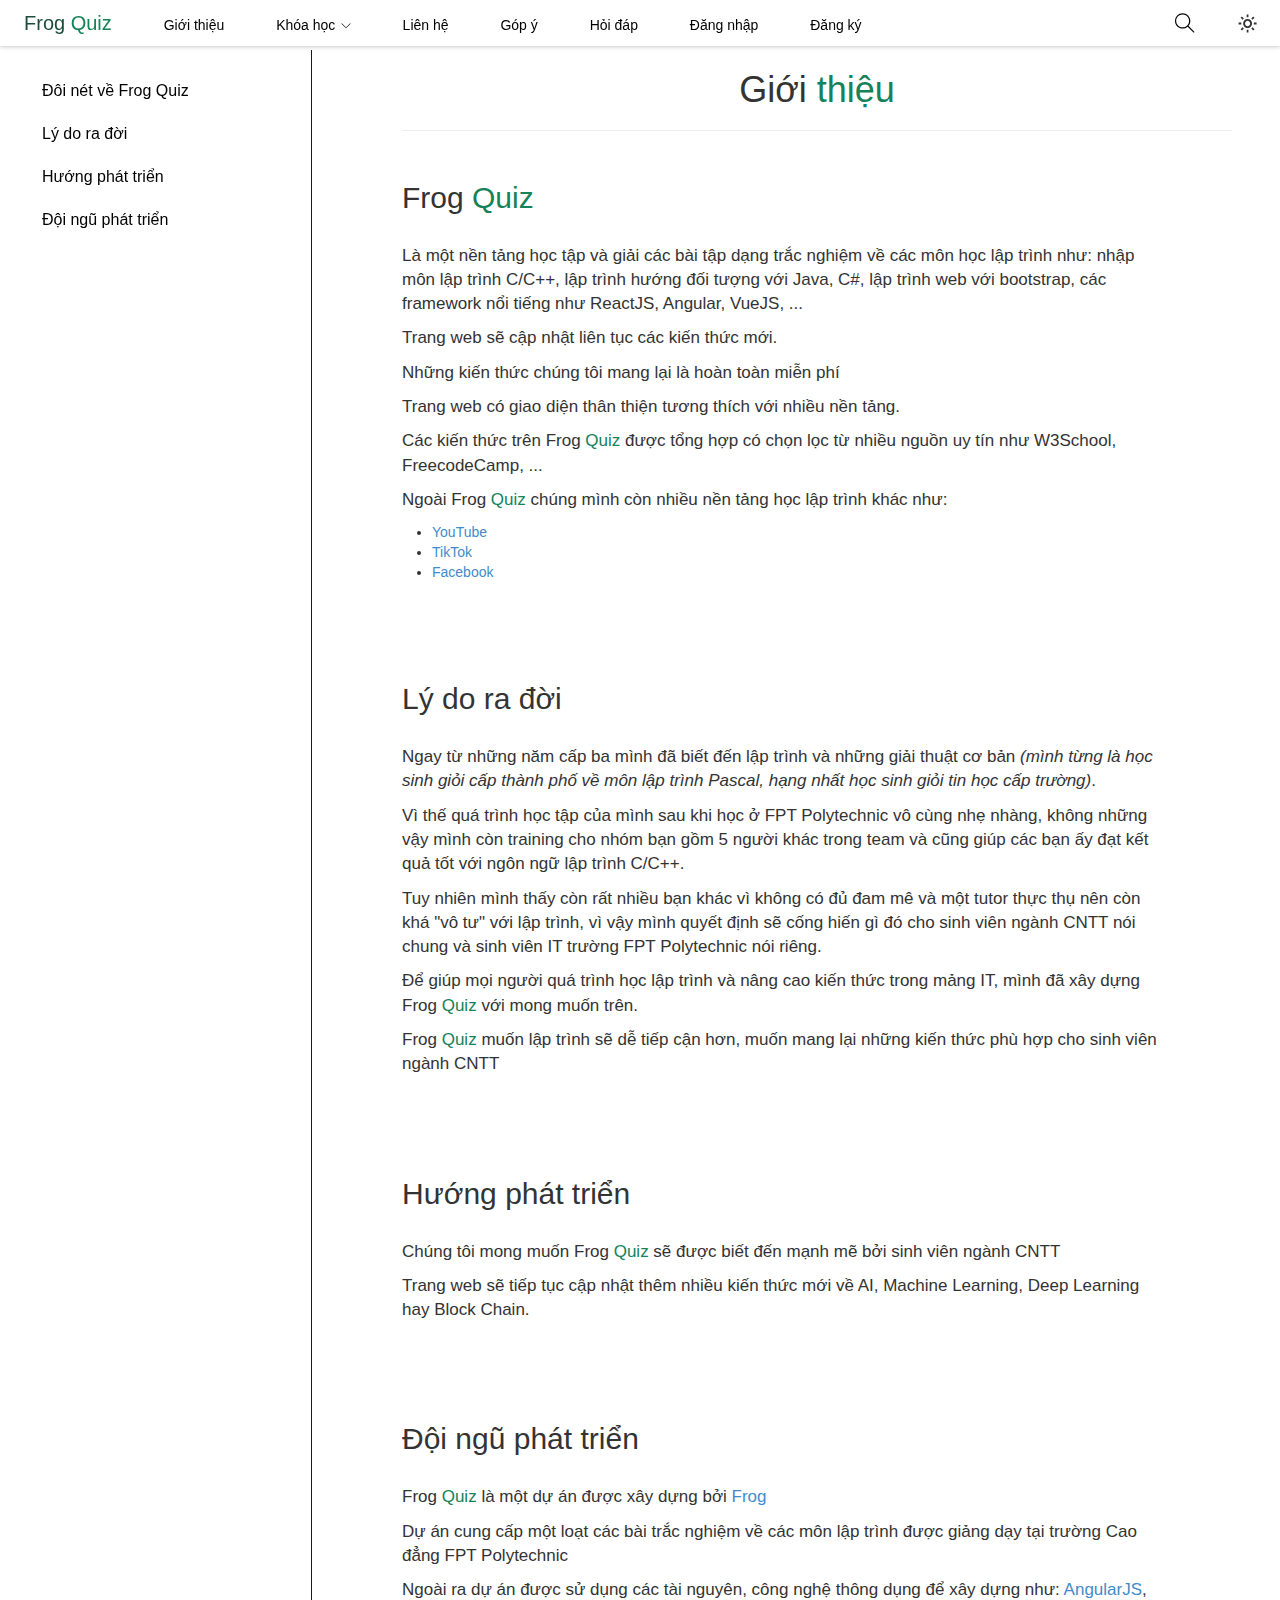
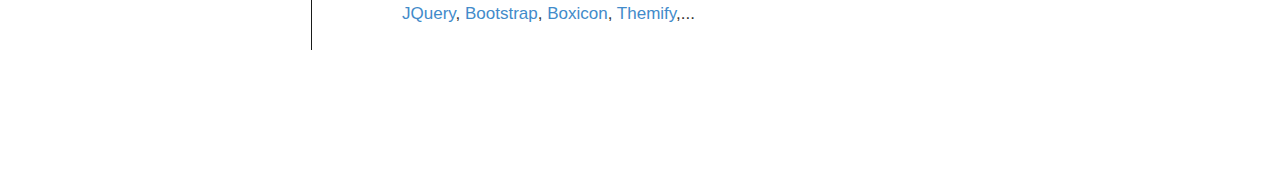
==== pages/about.html @ f3dff604 "hj" ====
<!DOCTYPE html>
<html lang="en">

<head>
    <meta charset="UTF-8" />
    <meta http-equiv="X-UA-Compatible" content="IE=edge" />
    <meta name="viewport" content="width=device-width, initial-scale=1.0" />
    <link rel="shortcut icon" href="../assets/img/ico/icon.png" type="image/x-icon">
    <title>Frog Quiz</title>
    <!-- icon -->
    <link href='https://unpkg.com/boxicons@2.1.1/css/boxicons.min.css' rel='stylesheet'>


    <link rel="stylesheet" href="../css/bootstrap.min.css">
    <link rel="stylesheet" href="../js/jquery.min.js">
    <link rel="stylesheet" href="../js/bootstrap.min.js">

    <link rel="stylesheet" href="../assets/fonts/themify-icons/themify-icons.css" />

    <!-- my css -->
    <link rel="stylesheet" href="../assets/css/style.css" />
    <link rel="stylesheet" href="../assets/css/responsive.css" />

    <!-- about css -->
    <link rel="stylesheet" href="css/about.css">

    <!-- mode -->
    <script src="../js/mode.js"></script>
    <link rel="stylesheet" href="../assets/css/mode.css">
    <link rel="stylesheet" href="css/mode.css">

</head>

<body>
    <div class="tablet text-heading">
        <div class="content-tablet">
            <h1>Giao diện chỉ hỗ trợ PC và Mobile</h1>
            <h2>Thành thật xin lỗi vì sự bất tiện này</h2>
        </div>
    </div>
    <div id="main">
        <div id="header">
            <ul class="nav-pc" id="nav">
                <li><a style="font-size: 20px;" href="../index.html">Frog <span style="color: #15825a;">Quiz</span></a>
                </li>
                <li><a href="">Giới thiệu</a></li>
                <li>
                    <a>Khóa học
                        <i class="nav-arrow-down ti-angle-down"></i>
                    </a>
                    <ul class="subnav">
                        <li><a href="#">Tất cả</a></li>
                        <li><a href="#">Lập trình cơ bản</a></li>
                        <li><a href="#">Lập trình nâng cao</a></li>
                        <li><a href="#">Lập trình website</a></li>
                        <li><a href="#">Lập trình nhúng</a></li>
                        <li><a href="#">Lập trình mobile</a></li>
                        <li><a href="#">Lập trình game</a></li>

                        <li><a href="#">aa</a></li>
                        <li><a href="#">aa</a></li>
                    </ul>
                </li>
                <li><a href="contact.html">Liên hệ</a></li>
                <li><a href="contribute.html">Góp ý</a></li>
                <li><a href="qna.html">Hỏi đáp</a></li>
                <li><a href="login.html">Đăng nhập</a></li>
                <li><a href="register.html">Đăng ký</a></li>
                <!-- <li>
                        <a href="#"
                            >Hi, FrogDev
                            <i class="nav-arrow-down ti-angle-down"></i>
                        </a>
                        <ul class="subnav">
                            <li><a href="#">Cập nhật thông tin</a></li>
                            <li><a href="#">Đổi mật khẩu</a></li>
                            <li><a href="#">Quên mật khẩu</a></li>
                            <li><a href="#">Quên mật khẩu</a></li>
                            <li><a href="#">Lịch sử thi</a></li>
                            <li><a href="#">Đăng xuất</a></li>
                        </ul>
                    </li> 
                -->
            </ul>

            <div style="margin-right: 0px;" class="search-btn mode">
                <i onclick="changesIcon(this)" class="bx bx-sun bx-moon sun-moon"></i>
            </div>
            <!-- search -->
            <div class="search-btn">
                <i class="search-icon ti-search"> </i>
            </div>


            <div id="mobile-menu" class="mobile-menu-btn">
                <!-- <i id="menu-i" class="menu-icon ti-menu"></i> -->
                <button id="menu-i" class="hamburger">
                    <span></span>
                    <span></span>
                    <span></span>
                </button>
            </div>

            <div class="mobile-menu-btn mode">
                <i onclick="changesIcon(this)" class="bx bx-sun bx-moon sun-moon"></i>
            </div>

            <!-- .nav -->
        </div>


        <div id="menu-mobile">
            <ul class="nav">
                <li><a href=""></a></li>
                <li><a href="">Giới thiệu</a></li>
                <li>
                    <a>Khóa học
                        <i class="nav-arrow-down ti-angle-down"></i>
                    </a>
                    <ul class="subnav">
                        <li><a href="#">Tất cả</a></li>
                        <li><a href="#">Lập trình cơ bản</a></li>
                        <li><a href="#">Lập trình nâng cao</a></li>
                        <li><a href="#">Lập trình website</a></li>
                        <li><a href="#">Lập trình nhúng</a></li>
                        <li><a href="#">Lập trình mobile</a></li>
                        <li><a href="#">Lập trình game</a></li>
                    </ul>
                </li>
                <li><a href="contact.html">Liên hệ</a></li>
                <li><a href="contribute.html">Góp ý</a></li>
                <li><a href="qna.html">Hỏi đáp</a></li>
                <li><a href="login.html">Đăng nhập</a></li>
                <li><a href="register.html">Đăng ký</a></li>
            </ul>
        </div>


        <div id="content">
            <div class="row">
                <div class="col-sm-3 left">
                    <div class="slide-bar">
                        <ul>
                            <li><a href="#about">Đôi nét về Frog Quiz</a></li>
                            <li><a href="#ly-do-ra-doi">Lý do ra đời</a></li>
                            <li><a href="#huong-phat-trien">Hướng phát triển</a></li>
                            <li><a href="#doi-ngu-phat-trien">Đội ngũ phát triển</a></li>
                        </ul>
                    </div>

                </div>
                <div id="about" class="col-sm-9 right">
                    <h1 style="text-align: center;">Giới <span style="color: #15825a;">thiệu</span></h1>
                    <hr>
                    <div class="wrap" id="about-main">
                        <h2>Frog <span style="color: #15825a;">Quiz</span></h2>
                        <p>Là một nền tảng học tập và giải các bài tập dạng trắc nghiệm về các môn học lập trình như:
                            nhập môn lập trình C/C++, lập trình hướng đối tượng với Java, C#, lập trình web với
                            bootstrap, các framework nổi tiếng như ReactJS, Angular, VueJS, ...</p>
                        <p>Trang web sẽ cập nhật liên tục các kiến thức mới.</p>
                        <p>Những kiến thức chúng tôi mang lại là hoàn toàn miễn phí</p>
                        <p>Trang web có giao diện thân thiện tương thích với nhiều nền tảng.</p>
                        <p>Các kiến thức trên Frog <span style="color: #15825a;">Quiz</span> được tổng hợp có chọn lọc
                            từ nhiều nguồn uy tín như W3School, FreecodeCamp, ...</p>
                        <p>Ngoài Frog <span style="color: #15825a;">Quiz</span> chúng mình còn nhiều nền tảng học lập
                            trình khác như: </p>
                        <p>
                        <ul style="margin-left: 30px;">
                            <li><a target="_blank" href="https://www.youtube.com/@">YouTube</a></li>
                            <li><a target="_blank" href="https://www.tiktok.com/@">TikTok</a>
                            </li>
                            <li><a target="_blank" href="">Facebook</a></li>

                        </ul>
                        </p>
                    </div>

                    <div class="wrap" id="ly-do-ra-doi">
                        <h2>Lý do ra đời</h2>
                        <p>
                            Ngay từ những năm cấp ba mình đã biết đến lập trình và những giải thuật cơ bản <i>(mình từng
                                là
                                học sinh giỏi cấp thành phố về môn lập trình Pascal, hạng nhất học sinh giỏi tin học cấp
                                trường)</i>.
                        </p>
                        <p>Vì thế quá
                            trình học tập của mình sau khi học ở FPT Polytechnic vô cùng nhẹ nhàng, không những vậy mình
                            còn training cho nhóm bạn gồm 5 người khác trong team và cũng giúp các bạn ấy đạt kết quả
                            tốt với ngôn ngữ lập trình C/C++.</p>
                        <p>
                        <p>Tuy nhiên mình thấy còn rất nhiều bạn khác vì không có đủ đam mê và một tutor thực thụ nên
                            còn khá "vô tư" với lập trình,
                            vì vậy mình quyết định sẽ cống hiến gì đó cho sinh viên ngành CNTT nói chung và sinh viên IT
                            trường FPT Polytechnic nói riêng.</p>
                        <p>
                            Để giúp mọi người quá trình học lập trình và nâng cao kiến thức trong mảng IT, mình đã
                            xây dựng Frog <span style="color: #15825a;">Quiz</span> với mong muốn trên.
                        </p>
                        <p>
                            Frog <span style="color: #15825a;">Quiz</span> muốn lập trình sẽ dễ tiếp cận hơn, muốn mang
                            lại những kiến thức phù hợp cho sinh viên ngành CNTT
                        </p>
                    </div>

                    <div class="wrap" id="huong-phat-trien">
                        <h2>Hướng phát triển</h2>
                        <p>Chúng tôi mong muốn Frog <span style="color: #15825a;">Quiz</span> sẽ được biết đến mạnh mẽ
                            bởi sinh viên ngành CNTT</p>
                        <p>
                            Trang web sẽ tiếp tục cập nhật thêm nhiều kiến thức mới về AI, Machine Learning, Deep
                            Learning hay Block Chain.
                        </p>
                    </div>

                    <div class="wrap" id="doi-ngu-phat-trien">
                        <h2>Đội ngũ phát triển</h2>
                        <p>Frog <span style="color: #15825a;">Quiz</span> là một dự án được xây dựng bởi <a
                                target="_blank" href="">Frog</a></p>
                        <p>
                            Dự án cung cấp một loạt các bài trắc nghiệm về các môn lập trình được giảng dạy tại trường
                            Cao đẳng FPT Polytechnic
                        </p>

                        <p>Ngoài ra dự án được sử dụng các tài nguyên, công nghệ thông dụng để xây dựng như: <a
                                href="https://angularjs.org/">AngularJS</a>, <a href="https://jquery.com/">JQuery</a>,
                            <a href="https://getbootstrap.com/">Bootstrap</a>, <a
                                href="https://boxicons.com/">Boxicon</a>, <a
                                href="https://themify.me/themify-icons">Themify</a>,... </p>
                    </div>
                </div>
            </div>

            <!-- Site footer -->
            <footer class="site-footer">
                <div class="container">
                    <div class="row">
                        <div class="col-sm-12 col-md-6">
                            <h6>Giới thiệu</h6>
                            <p class="text-justify">Frog Quiz<i> HỆ THỐNG TRẮC NGHIỆM LẬP TRÌNH MIỄN PHÍ 2023</i> là một
                                website hỗ trợ các bài tập cơ bản, các phần lí thuyết và bài tập trắc nghiệm của các
                                ngôn
                                ngữ lập trình, công nghệ phổ biến như C, C++, Java, HTML, CSS, Bootstrap,
                                JavaScript, PHP, Android, SQL và các thuật toán.</p>
                        </div>

                        <div class="col-xs-6 col-md-3">
                            <h6>Khóa học</h6>
                            <ul class="footer-links">
                                <li><a href="#">C</a></li>
                                <li><a href="#">UI Design</a></li>
                                <li><a href="#">PHP</a></li>
                                <li><a href="#">Java</a></li>
                                <li><a href="#">Android</a></li>
                                <li><a href="#">Embed</a></li>
                            </ul>
                        </div>

                        <div class="col-xs-6 col-md-3">
                            <h6>Frog team</h6>
                            <ul class="footer-links">
                                <li><a href="#">Frog Guide</a></li>
                                <li><a href="#">Email</a></li>
                                <li><a href="#">TikTok</a></li>
                                <li><a href="#">YouTube</a></li>
                                <li><a href="#">Fanpage</a></li>

                            </ul>
                        </div>
                    </div>
                    <hr>
                </div>
                <div class="container">
                    <div class="row">
                        <div class="col-md-8 col-sm-6 col-xs-12">
                            <p class="copyright-text">Copyright &copy; 2023 All Rights Reserved by
                                <a href="#">Frog</a>.
                            </p>
                        </div>

                        <div class="col-md-4 col-sm-6 col-xs-12">
                            <ul class="social-icons">
                                <li><a target="_blank" class="facebook" href="#"><i
                                            class="facebook-icon ti-facebook"></i></a></li>
                                <li><a target="_blank" class="twitter" href="#"><i
                                            class="twitter-icon ti-twitter"></i></a>
                                </li>
                                <li><a target="_blank" class="github" href="https://github.com/"><i
                                            class="github-icon ti-github"></i></a></li>
                                <li><a target="_blank" class="linkedin" href="#"><i
                                            class="linkedin-icon ti-linkedin"></i></i></a></li>
                            </ul>
                        </div>
                    </div>
                </div>
            </footer>
        </div>



    </div>

    <script src="../js/mobile-menu.js"></script>

</body>

</html>
---- assets/fonts/themify-icons/themify-icons.css ----
@font-face {
	font-family: 'themify';
	src:url('fonts/themify.eot?-fvbane');
	src:url('fonts/themify.eot?#iefix-fvbane') format('embedded-opentype'),
		url('fonts/themify.woff?-fvbane') format('woff'),
		url('fonts/themify.ttf?-fvbane') format('truetype'),
		url('fonts/themify.svg?-fvbane#themify') format('svg');
	font-weight: normal;
	font-style: normal;
}

[class^="ti-"], [class*=" ti-"] {
	font-family: 'themify';
	speak: none;
	font-style: normal;
	font-weight: normal;
	font-variant: normal;
	text-transform: none;
	line-height: 1;

	/* Better Font Rendering =========== */
	-webkit-font-smoothing: antialiased;
	-moz-osx-font-smoothing: grayscale;
}

.ti-wand:before {
	content: "\e600";
}
.ti-volume:before {
	content: "\e601";
}
.ti-user:before {
	content: "\e602";
}
.ti-unlock:before {
	content: "\e603";
}
.ti-unlink:before {
	content: "\e604";
}
.ti-trash:before {
	content: "\e605";
}
.ti-thought:before {
	content: "\e606";
}
.ti-target:before {
	content: "\e607";
}
.ti-tag:before {
	content: "\e608";
}
.ti-tablet:before {
	content: "\e609";
}
.ti-star:before {
	content: "\e60a";
}
.ti-spray:before {
	content: "\e60b";
}
.ti-signal:before {
	content: "\e60c";
}
.ti-shopping-cart:before {
	content: "\e60d";
}
.ti-shopping-cart-full:before {
	content: "\e60e";
}
.ti-settings:before {
	content: "\e60f";
}
.ti-search:before {
	content: "\e610";
}
.ti-zoom-in:before {
	content: "\e611";
}
.ti-zoom-out:before {
	content: "\e612";
}
.ti-cut:before {
	content: "\e613";
}
.ti-ruler:before {
	content: "\e614";
}
.ti-ruler-pencil:before {
	content: "\e615";
}
.ti-ruler-alt:before {
	content: "\e616";
}
.ti-bookmark:before {
	content: "\e617";
}
.ti-bookmark-alt:before {
	content: "\e618";
}
.ti-reload:before {
	content: "\e619";
}
.ti-plus:before {
	content: "\e61a";
}
.ti-pin:before {
	content: "\e61b";
}
.ti-pencil:before {
	content: "\e61c";
}
.ti-pencil-alt:before {
	content: "\e61d";
}
.ti-paint-roller:before {
	content: "\e61e";
}
.ti-paint-bucket:before {
	content: "\e61f";
}
.ti-na:before {
	content: "\e620";
}
.ti-mobile:before {
	content: "\e621";
}
.ti-minus:before {
	content: "\e622";
}
.ti-medall:before {
	content: "\e623";
}
.ti-medall-alt:before {
	content: "\e624";
}
.ti-marker:before {
	content: "\e625";
}
.ti-marker-alt:before {
	content: "\e626";
}
.ti-arrow-up:before {
	content: "\e627";
}
.ti-arrow-right:before {
	content: "\e628";
}
.ti-arrow-left:before {
	content: "\e629";
}
.ti-arrow-down:before {
	content: "\e62a";
}
.ti-lock:before {
	content: "\e62b";
}
.ti-location-arrow:before {
	content: "\e62c";
}
.ti-link:before {
	content: "\e62d";
}
.ti-layout:before {
	content: "\e62e";
}
.ti-layers:before {
	content: "\e62f";
}
.ti-layers-alt:before {
	content: "\e630";
}
.ti-key:before {
	content: "\e631";
}
.ti-import:before {
	content: "\e632";
}
.ti-image:before {
	content: "\e633";
}
.ti-heart:before {
	content: "\e634";
}
.ti-heart-broken:before {
	content: "\e635";
}
.ti-hand-stop:before {
	content: "\e636";
}
.ti-hand-open:before {
	content: "\e637";
}
.ti-hand-drag:before {
	content: "\e638";
}
.ti-folder:before {
	content: "\e639";
}
.ti-flag:before {
	content: "\e63a";
}
.ti-flag-alt:before {
	content: "\e63b";
}
.ti-flag-alt-2:before {
	content: "\e63c";
}
.ti-eye:before {
	content: "\e63d";
}
.ti-export:before {
	content: "\e63e";
}
.ti-exchange-vertical:before {
	content: "\e63f";
}
.ti-desktop:before {
	content: "\e640";
}
.ti-cup:before {
	content: "\e641";
}
.ti-crown:before {
	content: "\e642";
}
.ti-comments:before {
	content: "\e643";
}
.ti-comment:before {
	content: "\e644";
}
.ti-comment-alt:before {
	content: "\e645";
}
.ti-close:before {
	content: "\e646";
}
.ti-clip:before {
	content: "\e647";
}
.ti-angle-up:before {
	content: "\e648";
}
.ti-angle-right:before {
	content: "\e649";
}
.ti-angle-left:before {
	content: "\e64a";
}
.ti-angle-down:before {
	content: "\e64b";
}
.ti-check:before {
	content: "\e64c";
}
.ti-check-box:before {
	content: "\e64d";
}
.ti-camera:before {
	content: "\e64e";
}
.ti-announcement:before {
	content: "\e64f";
}
.ti-brush:before {
	content: "\e650";
}
.ti-briefcase:before {
	content: "\e651";
}
.ti-bolt:before {
	content: "\e652";
}
.ti-bolt-alt:before {
	content: "\e653";
}
.ti-blackboard:before {
	content: "\e654";
}
.ti-bag:before {
	content: "\e655";
}
.ti-move:before {
	content: "\e656";
}
.ti-arrows-vertical:before {
	content: "\e657";
}
.ti-arrows-horizontal:before {
	content: "\e658";
}
.ti-fullscreen:before {
	content: "\e659";
}
.ti-arrow-top-right:before {
	content: "\e65a";
}
.ti-arrow-top-left:before {
	content: "\e65b";
}
.ti-arrow-circle-up:before {
	content: "\e65c";
}
.ti-arrow-circle-right:before {
	content: "\e65d";
}
.ti-arrow-circle-left:before {
	content: "\e65e";
}
.ti-arrow-circle-down:before {
	content: "\e65f";
}
.ti-angle-double-up:before {
	content: "\e660";
}
.ti-angle-double-right:before {
	content: "\e661";
}
.ti-angle-double-left:before {
	content: "\e662";
}
.ti-angle-double-down:before {
	content: "\e663";
}
.ti-zip:before {
	content: "\e664";
}
.ti-world:before {
	content: "\e665";
}
.ti-wheelchair:before {
	content: "\e666";
}
.ti-view-list:before {
	content: "\e667";
}
.ti-view-list-alt:before {
	content: "\e668";
}
.ti-view-grid:before {
	content: "\e669";
}
.ti-uppercase:before {
	content: "\e66a";
}
.ti-upload:before {
	content: "\e66b";
}
.ti-underline:before {
	content: "\e66c";
}
.ti-truck:before {
	content: "\e66d";
}
.ti-timer:before {
	content: "\e66e";
}
.ti-ticket:before {
	content: "\e66f";
}
.ti-thumb-up:before {
	content: "\e670";
}
.ti-thumb-down:before {
	content: "\e671";
}
.ti-text:before {
	content: "\e672";
}
.ti-stats-up:before {
	content: "\e673";
}
.ti-stats-down:before {
	content: "\e674";
}
.ti-split-v:before {
	content: "\e675";
}
.ti-split-h:before {
	content: "\e676";
}
.ti-smallcap:before {
	content: "\e677";
}
.ti-shine:before {
	content: "\e678";
}
.ti-shift-right:before {
	content: "\e679";
}
.ti-shift-left:before {
	content: "\e67a";
}
.ti-shield:before {
	content: "\e67b";
}
.ti-notepad:before {
	content: "\e67c";
}
.ti-server:before {
	content: "\e67d";
}
.ti-quote-right:before {
	content: "\e67e";
}
.ti-quote-left:before {
	content: "\e67f";
}
.ti-pulse:before {
	content: "\e680";
}
.ti-printer:before {
	content: "\e681";
}
.ti-power-off:before {
	content: "\e682";
}
.ti-plug:before {
	content: "\e683";
}
.ti-pie-chart:before {
	content: "\e684";
}
.ti-paragraph:before {
	content: "\e685";
}
.ti-panel:before {
	content: "\e686";
}
.ti-package:before {
	content: "\e687";
}
.ti-music:before {
	content: "\e688";
}
.ti-music-alt:before {
	content: "\e689";
}
.ti-mouse:before {
	content: "\e68a";
}
.ti-mouse-alt:before {
	content: "\e68b";
}
.ti-money:before {
	content: "\e68c";
}
.ti-microphone:before {
	content: "\e68d";
}
.ti-menu:before {
	content: "\e68e";
}
.ti-menu-alt:before {
	content: "\e68f";
}
.ti-map:before {
	content: "\e690";
}
.ti-map-alt:before {
	content: "\e691";
}
.ti-loop:before {
	content: "\e692";
}
.ti-location-pin:before {
	content: "\e693";
}
.ti-list:before {
	content: "\e694";
}
.ti-light-bulb:before {
	content: "\e695";
}
.ti-Italic:before {
	content: "\e696";
}
.ti-info:before {
	content: "\e697";
}
.ti-infinite:before {
	content: "\e698";
}
.ti-id-badge:before {
	content: "\e699";
}
.ti-hummer:before {
	content: "\e69a";
}
.ti-home:before {
	content: "\e69b";
}
.ti-help:before {
	content: "\e69c";
}
.ti-headphone:before {
	content: "\e69d";
}
.ti-harddrives:before {
	content: "\e69e";
}
.ti-harddrive:before {
	content: "\e69f";
}
.ti-gift:before {
	content: "\e6a0";
}
.ti-game:before {
	content: "\e6a1";
}
.ti-filter:before {
	content: "\e6a2";
}
.ti-files:before {
	content: "\e6a3";
}
.ti-file:before {
	content: "\e6a4";
}
.ti-eraser:before {
	content: "\e6a5";
}
.ti-envelope:before {
	content: "\e6a6";
}
.ti-download:before {
	content: "\e6a7";
}
.ti-direction:before {
	content: "\e6a8";
}
.ti-direction-alt:before {
	content: "\e6a9";
}
.ti-dashboard:before {
	content: "\e6aa";
}
.ti-control-stop:before {
	content: "\e6ab";
}
.ti-control-shuffle:before {
	content: "\e6ac";
}
.ti-control-play:before {
	content: "\e6ad";
}
.ti-control-pause:before {
	content: "\e6ae";
}
.ti-control-forward:before {
	content: "\e6af";
}
.ti-control-backward:before {
	content: "\e6b0";
}
.ti-cloud:before {
	content: "\e6b1";
}
.ti-cloud-up:before {
	content: "\e6b2";
}
.ti-cloud-down:before {
	content: "\e6b3";
}
.ti-clipboard:before {
	content: "\e6b4";
}
.ti-car:before {
	content: "\e6b5";
}
.ti-calendar:before {
	content: "\e6b6";
}
.ti-book:before {
	content: "\e6b7";
}
.ti-bell:before {
	content: "\e6b8";
}
.ti-basketball:before {
	content: "\e6b9";
}
.ti-bar-chart:before {
	content: "\e6ba";
}
.ti-bar-chart-alt:before {
	content: "\e6bb";
}
.ti-back-right:before {
	content: "\e6bc";
}
.ti-back-left:before {
	content: "\e6bd";
}
.ti-arrows-corner:before {
	content: "\e6be";
}
.ti-archive:before {
	content: "\e6bf";
}
.ti-anchor:before {
	content: "\e6c0";
}
.ti-align-right:before {
	content: "\e6c1";
}
.ti-align-left:before {
	content: "\e6c2";
}
.ti-align-justify:before {
	content: "\e6c3";
}
.ti-align-center:before {
	content: "\e6c4";
}
.ti-alert:before {
	content: "\e6c5";
}
.ti-alarm-clock:before {
	content: "\e6c6";
}
.ti-agenda:before {
	content: "\e6c7";
}
.ti-write:before {
	content: "\e6c8";
}
.ti-window:before {
	content: "\e6c9";
}
.ti-widgetized:before {
	content: "\e6ca";
}
.ti-widget:before {
	content: "\e6cb";
}
.ti-widget-alt:before {
	content: "\e6cc";
}
.ti-wallet:before {
	content: "\e6cd";
}
.ti-video-clapper:before {
	content: "\e6ce";
}
.ti-video-camera:before {
	content: "\e6cf";
}
.ti-vector:before {
	content: "\e6d0";
}
.ti-themify-logo:before {
	content: "\e6d1";
}
.ti-themify-favicon:before {
	content: "\e6d2";
}
.ti-themify-favicon-alt:before {
	content: "\e6d3";
}
.ti-support:before {
	content: "\e6d4";
}
.ti-stamp:before {
	content: "\e6d5";
}
.ti-split-v-alt:before {
	content: "\e6d6";
}
.ti-slice:before {
	content: "\e6d7";
}
.ti-shortcode:before {
	content: "\e6d8";
}
.ti-shift-right-alt:before {
	content: "\e6d9";
}
.ti-shift-left-alt:before {
	content: "\e6da";
}
.ti-ruler-alt-2:before {
	content: "\e6db";
}
.ti-receipt:before {
	content: "\e6dc";
}
.ti-pin2:before {
	content: "\e6dd";
}
.ti-pin-alt:before {
	content: "\e6de";
}
.ti-pencil-alt2:before {
	content: "\e6df";
}
.ti-palette:before {
	content: "\e6e0";
}
.ti-more:before {
	content: "\e6e1";
}
.ti-more-alt:before {
	content: "\e6e2";
}
.ti-microphone-alt:before {
	content: "\e6e3";
}
.ti-magnet:before {
	content: "\e6e4";
}
.ti-line-double:before {
	content: "\e6e5";
}
.ti-line-dotted:before {
	content: "\e6e6";
}
.ti-line-dashed:before {
	content: "\e6e7";
}
.ti-layout-width-full:before {
	content: "\e6e8";
}
.ti-layout-width-default:before {
	content: "\e6e9";
}
.ti-layout-width-default-alt:before {
	content: "\e6ea";
}
.ti-layout-tab:before {
	content: "\e6eb";
}
.ti-layout-tab-window:before {
	content: "\e6ec";
}
.ti-layout-tab-v:before {
	content: "\e6ed";
}
.ti-layout-tab-min:before {
	content: "\e6ee";
}
.ti-layout-slider:before {
	content: "\e6ef";
}
.ti-layout-slider-alt:before {
	content: "\e6f0";
}
.ti-layout-sidebar-right:before {
	content: "\e6f1";
}
.ti-layout-sidebar-none:before {
	content: "\e6f2";
}
.ti-layout-sidebar-left:before {
	content: "\e6f3";
}
.ti-layout-placeholder:before {
	content: "\e6f4";
}
.ti-layout-menu:before {
	content: "\e6f5";
}
.ti-layout-menu-v:before {
	content: "\e6f6";
}
.ti-layout-menu-separated:before {
	content: "\e6f7";
}
.ti-layout-menu-full:before {
	content: "\e6f8";
}
.ti-layout-media-right-alt:before {
	content: "\e6f9";
}
.ti-layout-media-right:before {
	content: "\e6fa";
}
.ti-layout-media-overlay:before {
	content: "\e6fb";
}
.ti-layout-media-overlay-alt:before {
	content: "\e6fc";
}
.ti-layout-media-overlay-alt-2:before {
	content: "\e6fd";
}
.ti-layout-media-left-alt:before {
	content: "\e6fe";
}
.ti-layout-media-left:before {
	content: "\e6ff";
}
.ti-layout-media-center-alt:before {
	content: "\e700";
}
.ti-layout-media-center:before {
	content: "\e701";
}
.ti-layout-list-thumb:before {
	content: "\e702";
}
.ti-layout-list-thumb-alt:before {
	content: "\e703";
}
.ti-layout-list-post:before {
	content: "\e704";
}
.ti-layout-list-large-image:before {
	content: "\e705";
}
.ti-layout-line-solid:before {
	content: "\e706";
}
.ti-layout-grid4:before {
	content: "\e707";
}
.ti-layout-grid3:before {
	content: "\e708";
}
.ti-layout-grid2:before {
	content: "\e709";
}
.ti-layout-grid2-thumb:before {
	content: "\e70a";
}
.ti-layout-cta-right:before {
	content: "\e70b";
}
.ti-layout-cta-left:before {
	content: "\e70c";
}
.ti-layout-cta-center:before {
	content: "\e70d";
}
.ti-layout-cta-btn-right:before {
	content: "\e70e";
}
.ti-layout-cta-btn-left:before {
	content: "\e70f";
}
.ti-layout-column4:before {
	content: "\e710";
}
.ti-layout-column3:before {
	content: "\e711";
}
.ti-layout-column2:before {
	content: "\e712";
}
.ti-layout-accordion-separated:before {
	content: "\e713";
}
.ti-layout-accordion-merged:before {
	content: "\e714";
}
.ti-layout-accordion-list:before {
	content: "\e715";
}
.ti-ink-pen:before {
	content: "\e716";
}
.ti-info-alt:before {
	content: "\e717";
}
.ti-help-alt:before {
	content: "\e718";
}
.ti-headphone-alt:before {
	content: "\e719";
}
.ti-hand-point-up:before {
	content: "\e71a";
}
.ti-hand-point-right:before {
	content: "\e71b";
}
.ti-hand-point-left:before {
	content: "\e71c";
}
.ti-hand-point-down:before {
	content: "\e71d";
}
.ti-gallery:before {
	content: "\e71e";
}
.ti-face-smile:before {
	content: "\e71f";
}
.ti-face-sad:before {
	content: "\e720";
}
.ti-credit-card:before {
	content: "\e721";
}
.ti-control-skip-forward:before {
	content: "\e722";
}
.ti-control-skip-backward:before {
	content: "\e723";
}
.ti-control-record:before {
	content: "\e724";
}
.ti-control-eject:before {
	content: "\e725";
}
.ti-comments-smiley:before {
	content: "\e726";
}
.ti-brush-alt:before {
	content: "\e727";
}
.ti-youtube:before {
	content: "\e728";
}
.ti-vimeo:before {
	content: "\e729";
}
.ti-twitter:before {
	content: "\e72a";
}
.ti-time:before {
	content: "\e72b";
}
.ti-tumblr:before {
	content: "\e72c";
}
.ti-skype:before {
	content: "\e72d";
}
.ti-share:before {
	content: "\e72e";
}
.ti-share-alt:before {
	content: "\e72f";
}
.ti-rocket:before {
	content: "\e730";
}
.ti-pinterest:before {
	content: "\e731";
}
.ti-new-window:before {
	content: "\e732";
}
.ti-microsoft:before {
	content: "\e733";
}
.ti-list-ol:before {
	content: "\e734";
}
.ti-linkedin:before {
	content: "\e735";
}
.ti-layout-sidebar-2:before {
	content: "\e736";
}
.ti-layout-grid4-alt:before {
	content: "\e737";
}
.ti-layout-grid3-alt:before {
	content: "\e738";
}
.ti-layout-grid2-alt:before {
	content: "\e739";
}
.ti-layout-column4-alt:before {
	content: "\e73a";
}
.ti-layout-column3-alt:before {
	content: "\e73b";
}
.ti-layout-column2-alt:before {
	content: "\e73c";
}
.ti-instagram:before {
	content: "\e73d";
}
.ti-google:before {
	content: "\e73e";
}
.ti-github:before {
	content: "\e73f";
}
.ti-flickr:before {
	content: "\e740";
}
.ti-facebook:before {
	content: "\e741";
}
.ti-dropbox:before {
	content: "\e742";
}
.ti-dribbble:before {
	content: "\e743";
}
.ti-apple:before {
	content: "\e744";
}
.ti-android:before {
	content: "\e745";
}
.ti-save:before {
	content: "\e746";
}
.ti-save-alt:before {
	content: "\e747";
}
.ti-yahoo:before {
	content: "\e748";
}
.ti-wordpress:before {
	content: "\e749";
}
.ti-vimeo-alt:before {
	content: "\e74a";
}
.ti-twitter-alt:before {
	content: "\e74b";
}
.ti-tumblr-alt:before {
	content: "\e74c";
}
.ti-trello:before {
	content: "\e74d";
}
.ti-stack-overflow:before {
	content: "\e74e";
}
.ti-soundcloud:before {
	content: "\e74f";
}
.ti-sharethis:before {
	content: "\e750";
}
.ti-sharethis-alt:before {
	content: "\e751";
}
.ti-reddit:before {
	content: "\e752";
}
.ti-pinterest-alt:before {
	content: "\e753";
}
.ti-microsoft-alt:before {
	content: "\e754";
}
.ti-linux:before {
	content: "\e755";
}
.ti-jsfiddle:before {
	content: "\e756";
}
.ti-joomla:before {
	content: "\e757";
}
.ti-html5:before {
	content: "\e758";
}
.ti-flickr-alt:before {
	content: "\e759";
}
.ti-email:before {
	content: "\e75a";
}
.ti-drupal:before {
	content: "\e75b";
}
.ti-dropbox-alt:before {
	content: "\e75c";
}
.ti-css3:before {
	content: "\e75d";
}
.ti-rss:before {
	content: "\e75e";
}
.ti-rss-alt:before {
	content: "\e75f";
}
---- assets/css/style.css ----
/* common */
.clear {
    clear: both;
}

.text-white {
    color: #fff !important;
}

.text-center {
    text-align: center !important;
}

.pull-right {
    float: right !important;
}


.btn {
    color: #fff;
    background-color: #000;
    text-decoration: none;
    padding: 11px 16px;
    display: inline-block;
    margin-top: 15px;
    border: none;
    text-align: center;
    -webkit-appearance: none;
}

.btn:hover {
    color: #000;
    background-color: #ccc;
    cursor: pointer;
}

.row {
    margin-left: -8px;
    margin-right: -8px;
}

.row::after {
    content: "";
    display: block;
    clear: both;
}

.col {
    float: left;
    padding-left: 8px;
    padding-right: 8px;
}

.col-full {
    width: 100%;
}

.col-third {
    width: 33.33333%;
}

.col-half {
    width: 50%;
}

/* reset css */
* {
    padding: 0;
    margin: 0;
    box-sizing: border-box;
}

html {
    font-family: Helvetica, arial, sans-serif;
    scroll-behavior: smooth;
}

.mt-8 {
    margin-top: 8px !important;
}

.mt-16 {
    margin-top: 16px !important;
}

.mt-32 {
    margin-top: 32px !important;
}

#header {
    margin-bottom: 1px;
    position: fixed;
    top: 0;
    left: 0;
    right: 0;
    height: 46px;
    background-color: rgb(255, 255, 255);
    z-index: 1;
    /* border-bottom: solid 1.5px rgb(160, 160, 160); */
    box-shadow: 0 0 5px rgba(0, 0, 0, 0.3);
}

/* #hr-header {
    position: fixed;
    width: 100%;
    color: rgb(211, 211, 211);
    top: 40px;
} */

.nav-pc,
.subnav {
    list-style-type: none;
}

.nav-pc>li {
    display: inline-block;
}

.nav-pc li {
    position: relative;
}

.nav-pc>li>a {
    color: rgb(0, 0, 0);
    /* text-transform: uppercase; */
}

.nav-pc li a {
    text-decoration: none;
    line-height: 46px;
    padding: 0 24px;
    display: block;
}

.nav-pc li:hover .subnav {
    display: block;
}

.nav-pc .subnav li:hover a,
.nav-pc>li:hover>a {
    color: rgb(26, 77, 61);
    text-decoration: solid;
    /* border-bottom: solid 2px #009688; */
    /* background-color: #ccc; */
    background-color: rgba(0, 0, 0, 0);
}

.nav-pc {
    display: inline-block;
}

.nav-pc .subnav {
    display: none;
    position: absolute;
    min-width: 160px;
    top: 100%;
    left: 0;
    background-color: #fff;
    box-shadow: 0 0 10px rgba(0, 0, 0, 0.3);
}

.nav-pc .subnav a {
    color: #000;
    padding: 0 12px;
    line-height: 38px;
}

.nav-pc .nav-arrow-down {
    font-size: 10px;
    margin-left: 1.5px;
    /* transform: rotate(360deg);
    outline: 2px dashed; */
}

#header .mobile-menu-btn {
    display: none;
    position: absolute;
    top: 0px;
    right: 0px;
}

#header .mobile-menu-btn,
#header .search-btn {
    float: right;
    padding: 0 21px;
}

.mode {
    margin-right: 50px;
    padding: 0 21px;
    margin-top: 2.5px;
    font-size: 20px;
    line-height: 46px;
}

.mode i{
    font-size: 22px;
}

.mode:hover i {
    color: #009688;
}

.mode:hover {
    cursor: pointer;
}

.hamburger{
    align-items: center;
    display: block;

    user-select: none;

    appearance: none;
    border: none;
    outline: none;
    cursor: pointer;
    background-color: rgba(255, 255, 255, 0);
}

.hamburger span{
    display: block;
    width: 24px;
    height: 2.5px;
    margin-bottom: 4px;
    position: relative;

    background-color: rgba(0, 0, 0, 0.667);
    border-radius: 6px;

    transform-origin: 0 0;

    transition: 0.4s;
}

.hamburger span:nth-child(3){
    height: 2.5px;
}

.hamburger:hover span:nth-child(2){
    transform: translateX(10px);
    background-color: #007bb6;
}

.hamburger.is-active span:nth-child(1){
    transform: translate(0px, -1.5px) rotate(45deg);
}

.hamburger.is-active span:nth-child(2){
    opacity: 0;
    transform: translateX(15px);
}

.hamburger.is-active span:nth-child(3){
    transform: translate(-1px, 2.5px) rotate(-45deg);
}

.hamburger.is-active:hover span {
    background-color: #007bb6;
}

/* #header .mobile-menu-btn:hover {
    border-bottom: solid 2px #009688;
    background-color: #ccc;
} */

/*
.hamburger {
    position: relative;
    display: block;
    width: 35px;
    cursor: pointer;
    -webkit-appearance: none;
    -moz-appearance: none;
    appearance: none;
    background: none;
    outline: none;
    border: none
}
 
.hamburger .bar,
.hamburger:after,
.hamburger:before {
    content: '';
    display: block;
    width: 100%;
    height: 5px;
    background-color: #FFF;
    margin: 6px 0px;
    -webkit-transition: 0.4s;
    transition: 0.4s
}

.hamburger.is-active:before {
    -webkit-transform: rotate(-45deg) translate(-8px, 6px);
    transform: rotate(-45deg) translate(-8px, 6px)
}

.hamburger.is-active:after {
    -webkit-transform: rotate(45deg) translate(-9px, -8px);
    transform: rotate(45deg) translate(-9px, -8px)
}

.hamburger.is-active .bar {
    opacity: 0
} */

#mobile-menu {
    height: 100%;
    line-height: 46px;
}

#mobile-menu button{
    padding-top: 15px;
    align-items: center;
}

.menu-icon:hover {
    color: #009688;
}

#header .mobile-menu-btn:hover {
    cursor: pointer;
}


#header .search-btn:hover{
    cursor: pointer;
    /* background-color: #f44336; */
    /* color: #009688; */
    
}

#header .mode-icon {
    margin: 0px 0px 0px 20px;
}

#header .search-icon:hover {
    color: #009688;
}

#header .mode-icon:hover {
    cursor: pointer;
    color: #009688;
}

#header .menu-icon,
#header .search-icon,
#header .mode-icon {
    color: rgb(0, 0, 0);
    font-size: 20px;
    line-height: 46px;
}

#slider {
    position: relative;
    margin-top: 550px;
    margin-bottom: 50px;
    /* background: url("/asm1/assets/img/slider/slider1.jpg") top center / cover no-repeat; */
}

#slider .text-content {
    position: absolute;
    bottom: 47px;
    color: rgb(0, 0, 0);
    width: 100%;
    text-align: center;
}

#slider .text-heading {
    font-weight: 500;
    font-size: 40px;
}

#slider .text-description {
    font-size: 15px;
    margin-top: 25px;
    margin-left: 50px;
    margin-right: 50px;
    /* text-shadow: 0 0 1px #000; */
}

#content .content-section {
    width: 800px;
    max-width: 100%;
    padding: 64px 0 112px;
    margin-left: auto;
    margin-right: auto;
    padding-left: 16px;
    padding-right: 16px;
}

#content .section-heading {
    font-size: 30px;
    text-align: center;
    font-weight: 500;
    letter-spacing: 4px;
}

#content .section-sub-heading {
    font-size: 15px;
    margin-top: 25px;
    text-align: center;
    font-style: italic;
    opacity: 0.6;
}

#content .about-text {
    font-size: 15px;
    margin-top: 25px;
    text-align: justify;
    line-height: 1.4;
}

#content .member-list {
    margin-top: 32px;
}

#content .member-name {
    font-size: 15px;
}

#content .member-img {
    width: 154px;
    margin-top: 15px;
    border-radius: 4px;
    -webkit-border-radius: 4px;
    -moz-border-radius: 4px;
    -ms-border-radius: 4px;
    -o-border-radius: 4px;
}

/* CSS */
.button-88 {
    margin-top: 50px;
    margin-bottom: 90px;
    align-items: center;
    font-family: inherit;
    font-weight: 500;
    font-size: 16px;
    padding: 0.7em 1.4em 0.7em 1.1em;
    color: white;
    background: #ad5389;
    background: linear-gradient(0deg, rgba(20, 167, 62, 1) 0%, rgba(102, 247, 113, 1) 100%);
    border: none;
    box-shadow: 0 0.7em 1.5em -0.5em #14a73e98;
    letter-spacing: 0.05em;
    border-radius: 20em;
    cursor: pointer;
    user-select: none;
    -webkit-user-select: none;
    touch-action: manipulation;
}

.button-88:hover {
    background: linear-gradient(0deg, rgb(57, 93, 255) 0%, rgb(0, 150, 250) 100%);
    box-shadow: 0 0.7em 1.5em -0.5em #062d55;
}

.button-88:active {
    box-shadow: 0 0.3em 1em -0.5em #14a73e98;
}

.button-54 {
    font-family: "Open Sans", sans-serif;
    font-size: 16px;
    letter-spacing: 2px;
    text-decoration: none;
    text-transform: uppercase;
    color: #000;
    cursor: pointer;
    border: 3px solid;
    padding: 0.25em 0.5em;
    box-shadow: 1px 1px 0px 0px, 2px 2px 0px 0px, 3px 3px 0px 0px, 4px 4px 0px 0px, 5px 5px 0px 0px;
    position: relative;
    user-select: none;
    -webkit-user-select: none;
    touch-action: manipulation;
  }
  
  .button-54:active {
    box-shadow: 0px 0px 0px 0px;
    top: 5px;
    left: 5px;
  }
  
  @media (min-width: 768px) {
    .button-54 {
      padding: 0.25em 0.75em;
    }
  }

.hr-feeds {
    color: #000;
    width: 90%;
    display: flex;
    justify-content: space-between;
    margin-left: auto;
    margin-right: auto;
    margin-bottom: -250px;
}

/* noi bat */

.fire-end {
    margin: 0 auto;
    display: flex;
    margin-top: 280px;
    margin-bottom: -250px;
    justify-content: center;
}

.fire-end i {
    color: rgb(184, 43, 11);
    font-size: 30px;
}

.fire-end span {
    font-size: 20px;
}

.noi_bat {
    font-family: 'Quicksand', sans-serif;
    display: flex;
    justify-content: space-between;
    width: 90%;
    margin: 100px auto;
    margin-top: 300px;
    margin-bottom: 200px;
}

.noi_bat .one,
.two,
.three,
.four {
    width: 22.5%;
    display: flex;
    justify-items: center;
}

.noi_bat .left {
    font-size: 70px;
    color: #339947;
    margin-right: 20px;
}

.noi_bat .tieu_de {
    letter-spacing: 2px;
    font-size: 20px;
}

.noi_bat p {
    margin-top: 5px;
    letter-spacing: 2px;
    font-style: italic;
    font-size: 15px;
}

/* banner */
.banner{
    margin: 0 auto;
    align-items: center;
    justify-content: space-between;
    width: 90%;
    height: 600px;
    /* background-color: rgba(52, 131, 102, 0.259); */
    border-radius: 20px;
    box-shadow: rgba(50, 39, 84, 0.2) 0 3px 5px -1px,rgba(31, 27, 48, 0.14) 0 6px 10px 0,rgba(0, 0, 0, .12) 0 1px 18px 0;

    /* animation auto change color */
    animation: bannerAutoChange 5s infinite alternate linear;
}


@keyframes bannerAutoChange {
    0%{
        background-color: rgba(126, 189, 176, 0.621);
    }
    25%{
        background-color: rgba(116, 145, 182, 0.534);
    }
    50%{
        background-color: rgba(129, 142, 194, 0.574);
    }
    75%{
        background-color: rgba(144, 131, 192, 0.51);
    }
    100%{
        background-color: rgba(175, 140, 198, 0.533);
    }
}


.banner .left .content{
    margin-top: 80px;
    margin-left: 70px;
    max-width: 500px;
}

.banner .right .content{
    margin-left: -130px;
    margin-top: 80px;
}

.banner .left .content h2{
    font-size: 40px;
    margin-bottom: 40px;
}
.banner .left .content .block{
    display: flex;
    margin: 0 auto;
    align-items: center;
    justify-content: space-between;
    margin-bottom: 30px;
}
.banner .left .content .block i{
    font-size: 45px;
    margin-right: 20px;
    color: #23869f;
}
.banner .left .content .block p{
    font-size: 18px;
}


/* CSS */
.button-30 {
    align-items: center;
    appearance: none;
    background-color: #FCFCFD;
    border-radius: 4px;
    border-width: 0;
    box-shadow: rgba(45, 35, 66, 0.4) 0 2px 4px,rgba(45, 35, 66, 0.3) 0 7px 13px -3px,#D6D6E7 0 -3px 0 inset;
    box-sizing: border-box;
    color: #36395A;
    cursor: pointer;
    display: inline-flex;
    font-family: "JetBrains Mono",monospace;
    height: 48px;
    justify-content: center;
    line-height: 1;
    list-style: none;
    overflow: hidden;
    padding-left: 16px;
    padding-right: 16px;
    position: relative;
    text-align: left;
    text-decoration: none;
    transition: box-shadow .15s,transform .15s;
    user-select: none;
    -webkit-user-select: none;
    touch-action: manipulation;
    white-space: nowrap;
    will-change: box-shadow,transform;
    font-size: 18px;
    margin-top: 10px;
    width: 150px;
  }
  
  .button-30:focus {
    box-shadow: #D6D6E7 0 0 0 1.5px inset, rgba(45, 35, 66, 0.4) 0 2px 4px, rgba(45, 35, 66, 0.3) 0 7px 13px -3px, #D6D6E7 0 -3px 0 inset;
  }
  
  .button-30:hover {
    box-shadow: rgba(45, 35, 66, 0.4) 0 4px 8px, rgba(45, 35, 66, 0.3) 0 7px 13px -3px, #D6D6E7 0 -3px 0 inset;
    transform: translateY(-2px);
  }
  
  .button-30:active {
    box-shadow: #D6D6E7 0 3px 7px inset;
    transform: translateY(2px);
  }

/* content */
#content .hr-fire{
    color: #000;
    width: 90%;
    display: flex;
    justify-content: space-between;
    margin-left: auto;
    margin-right: auto;
    margin-top: -150px;
}

.tong-quan{
    margin-top: 50px;
}



/* footer */

#content {
    margin-bottom: 50px;
    width: 100%;
}

.site-footer {
    background-color: #dedddd;
    padding: 45px 0 20px;
    font-size: 13px;
    line-height: 24px;
    color: #000000;
}

.site-footer hr {
    border-top-color: rgb(0, 0, 0);
    opacity: 0.5
}

.site-footer hr.small {
    margin: 20px 0
}

.site-footer h6 {
    color: #009688;
    font-size: 14px;
    text-transform: uppercase;
    margin-top: 5px;
    letter-spacing: 2px
}


.site-footer a {
    color: #000000;
}

.site-footer a:hover {
    color: #3366cc;
    text-decoration: none;
}

.footer-links {
    padding-left: 0;
    list-style: none
}

.footer-links li {
    display: block
}

.footer-links a {
    color: #737373
}

.footer-links a:active,
.footer-links a:focus,
.footer-links a:hover {
    color: #3366cc;
    text-decoration: none;
}

.footer-links.inline li {
    display: inline-block
}

.site-footer .social-icons {
    text-align: right
}

.site-footer .social-icons a {
    width: 40px;
    height: 40px;
    line-height: 40px;
    margin-left: 6px;
    margin-right: 0;
    border-radius: 100%;
    background-color: #434343
}

.copyright-text {
    margin: 0
}

@media (max-width:991px) {
    .site-footer [class^=col-] {
        margin-bottom: 30px
    }
}

@media (max-width:767px) {
    .site-footer {
        padding-bottom: 0
    }

    .site-footer .copyright-text,
    .site-footer .social-icons {
        text-align: center
    }
}

.social-icons {
    padding-left: 0;
    margin-bottom: 0;
    list-style: none
}

.social-icons li {
    display: inline-block;
    margin-bottom: 4px
}

.social-icons li.title {
    margin-right: 15px;
    text-transform: uppercase;
    color: #ffffff;
    font-weight: 700;
    font-size: 13px
}

.social-icons a {
    background-color: #eceeef;
    color: #ffffff;
    font-size: 16px;
    display: inline-block;
    line-height: 44px;
    width: 44px;
    height: 44px;
    text-align: center;
    margin-right: 8px;
    border-radius: 100%;
    -webkit-transition: all .2s linear;
    -o-transition: all .2s linear;
    transition: all .2s linear
}

.social-icons a:active,
.social-icons a:focus,
.social-icons a:hover {
    color: #fff;
    background-color: #29aafe
}

.social-icons.size-sm a {
    line-height: 34px;
    height: 34px;
    width: 34px;
    font-size: 14px
}

.social-icons a.facebook:hover {
    background-color: #3b5998
}

.social-icons a.twitter:hover {
    background-color: #00aced
}

.social-icons a.linkedin:hover {
    background-color: #007bb6
}

.social-icons a.github:hover {
    background-color: #251c1f
}
.social-icons a.youtube:hover {
    background-color: #d90808
}


 .form__title{
    color: rgb(0, 0, 0);
}

 .form .form__email,
 .form .form__password {
    background: #f2f2f2;
    color: rgb(0, 0, 0) ;
}

 .form__box .form__left .user__email, span
 .form__box .form__left .user__pass, span{
    color: rgb(0, 0, 0);
}

@media (max-width:767px) {
    .social-icons li.title {
        display: block;
        margin-right: 0;
        font-weight: 600;
    }
}
---- assets/css/responsive.css ----
/* PC */
@media (min-width: 64em) {
    .tablet {
        display: none;
    }

    #wrap-heading{
        display: none;
    }

    #menu-mobile {
        display: none;
    }

    #title-tong-quan {
        text-align: center;
        margin-top: 90px;
        margin-bottom: 50px;
    }

    .banner {
        margin-top: -50px;
        margin-bottom: 300px;
    }

    .form__box .form__right .form__padding-right h1 {
        font-size: 23px;
    }

    .form__box .form__right .form__padding-right input {
        height: 40px;
        padding-left: 20px;
    }

    #slider .text-description {
        font-size: 18px;
        /* text-shadow: 0 0 1px #000; */
    }
}

/* Tablet & Mobile */
@media (max-width: 63.9375em) {
    .tablet {
        display: none;
    }

    .btn {
        padding: 15px 16px;
    }

    .contact-form .form-control {
        padding: 15px;
        font-size: 16px;
    }

    .contact-info {
        line-height: 2;
    }

    #nav .subnav a {
        padding: 5px 12px;
    }

    .social-list {
        font-size: 48px;
    }

    #footer .social-list a {
        margin: 0 8px;
    }

    #footer .copyright a {
        padding: 12px 0;
        display: inline-block;
    }


}

/* Tablet */
@media (min-width: 46.25em) and (max-width: 63.9375em) {
    #main {
        display: none;
    }

    .tablet {
        display: flex;
    }

    .tablet {
        margin: 0 auto;
        margin-top: 200px;
        justify-content: space-between;
        width: 80%;
        height: 200px;
        background-color: rgba(96, 198, 164, 0.395);
        box-shadow: rgba(0, 0, 0, .2) 0 3px 5px -1px, rgba(0, 0, 0, .14) 0 6px 10px 0, rgba(0, 0, 0, .12) 0 1px 18px 0;
        border-radius: 30px;
    }

    .tablet .content-tablet {
        margin-left: 20px;
    }

}

/* Mobile */
@media (max-width: 46.1875em) {
    #mode-pc {
        display: none;
    }

    .s-full-width {
        width: 100% !important;
    }

    .s-col-full {
        width: 100% !important;
    }

    .s-mt-8 {
        margin-top: 8px !important;
    }

    #menu-mobile {
        right: -100%;
        display: block;
        color: rgb(0, 0, 0);
        background-color: #fff;
        overflow-y: scroll;
        position: fixed;
        height: 100%;
        top: 45px;
        width: 60%;
        z-index: 2;
        transition: all 0.3s ease;
        box-shadow: 0 0 5px rgba(0, 0, 0, 0.3);
    }

    #search-mobile{
        margin-right: 15px;
    }

    #menu-mobile a {
        color: rgb(0, 0, 0);
    }

    #menu-mobile nav li {
        background-color: #fff;
    }

    #header {
        z-index: 3;
        overflow: hidden;
        /* overflow-y: scroll; */
    }

    #header .mobile-menu-btn {
        display: block;
    }

    #header .search-btn {
        display: none;
    }


    .nav,
    .subnav {
        list-style-type: none;
    }

    .nav>li {
        display: inline-block;
    }

    .nav li {
        position: relative;
    }

    .nav>li>a {
        color: rgb(0, 0, 0);
        /* text-transform: uppercase; */
    }

    .nav li a {
        text-decoration: none;
        line-height: 46px;
        padding: 0 24px;
        display: block;
    }

    .nav li:hover .subnav {
        display: block;
    }

    .nav.subnav li:hover a,
    .nav>li:hover>a {
        color: rgb(26, 77, 61);
        text-decoration: solid;
        /* border-bottom: solid 2px #009688; */
        /* background-color: #ccc; */
        background-color: rgba(0, 0, 0, 0);
    }

    .nav {
        display: inline-block;
    }

    .nav .subnav {
        display: none;
        position: absolute;
        min-width: 160px;
        top: 100%;
        left: 0;
        background-color: #fff;
        box-shadow: 0 0 10px rgba(0, 0, 0, 0.3);
    }

    .nav .subnav a {
        color: #000;
        padding: 0 12px;
        line-height: 38px;
    }

    .nav .nav-arrow-down {
        font-size: 10px;
        margin-left: 1.5px;
    }

    .nav-pc {
        display: block;
    }

    .nav {
        display: block;
    }

    .nav li a {
        padding: 1px 24px;
    }

    .nav li:hover {
        background-color: rgba(212, 212, 212, 0.555);
    }


    .nav-pc>li {
        display: block;
    }

    .nav>li {
        display: block;
    }

    .nav>li:first-child {
        display: inline-block;
    }

    .nav .subnav {
        position: initial;
    }

    .nav li:hover {
        cursor: pointer;
    }

    .nav .subnav li:hover {
        background-color: rgb(239, 239, 239);
    }

    .nav .subnav a {
        color: rgb(0, 0, 0);
        padding: 5px 41px;
    }

    #content .member-img {
        width: 60%;
    }

    .contact-form {
        margin-top: 32px;
    }

    .contact-submit-btn {
        font-size: 18px;
    }

    .noi_bat {
        display: block;
        justify-content: center;
        margin-bottom: 50px;
    }

    .noi_bat .one,
    .two,
    .three,
    .four {
        width: auto;
        margin-bottom: 20px;
    }

    .slider {
        margin: 0px 50px;
    }

    #slider .text-heading {
        font-weight: 500;
        font-size: 30px;
        /* margin: 0 40px; */
    }



    #slider .text-description {
        padding: 0px 50px;
        font-size: 17px;
        /* text-shadow: 0 0 1px #000; */
    }

    #content .hr-fire {
        margin-top: 50px;
    }

    .banner .left .content,
    .banner .right .content {
        margin-top: 40px;
        margin-left: 20px;
    }

    .banner {
        height: 1010px;
    }

    .banner .right .content img {
        margin-left: -20px;
        width: 320px;
    }

    .form__box .form__submit-btn {
        margin-bottom: 20px;
    }
}
---- pages/css/about.css ----
.noi_bat {
    margin-bottom: 30px;
}

.row {
    width: 100%;
}

#content {
    margin-top: 50px;
}

.row .left{
    height: 100%;
}

#content .row .left {
    border-right: solid 1.5px #191b1a;
    height: 1600px;
}

.wrap p{
font-size: 17px;
}
.slide-bar {
    position: fixed;
    height: 100%;
}

.slide-bar a span {
    margin-bottom: 200px;
}

.left {
    padding: 30px 30px 0px 50px;
}

.left a {
    font-size: 16px;
    font-weight: 200;
    color: black;
    margin-bottom: 30px;
}

.left a:hover {
    text-decoration: none;
    color: rgb(6, 138, 50);
    font-weight: 150;
}

.right {
    padding: 0px 40px 0px 90px;
}

.slide-bar ul>li{
    margin-bottom: 20px;
    list-style-type: none;
    
}

#about .wrap{
    margin-top: 50px;
    margin-bottom: 100px;
}

#about .wrap h2{
    margin-left: 0px;
    margin-bottom: 30px;
}



.footer {
    z-index: 1;
}


/* Mobile */
@media (max-width: 46.1875em) {
    .left {
        display: none;
    }

    .right {
        padding: 0px 40px 0px 50px;
    }

    footer{
        display: block;
    }

    #content {
        margin-bottom: -50px;
    }
}

/* PC */
@media (min-width: 64em){
    footer{
        display: none;
    }

    #about .wrap{
        margin-right: 70px;
    }

    
}
---- assets/css/mode.css ----
.dark-mode {
    background-color: #1f1f26ef;
}

/* header */


.dark-mode #header {
    background-color: #1f1f26fd;
    box-shadow: 0 0 5px rgba(255, 255, 255, 0.3);
}

.dark-mode .hamburger span{
    background-color: #fff;
}


.dark-mode #nav>li>a {
    color: rgb(255, 255, 255);
    /* text-transform: uppercase; */
}

.dark-mode #nav>li>span {
    color: white;
}

.dark-mode #nav .subnav li:hover a,
.dark-mode #nav>li:hover>a {
    color: rgb(34, 171, 127);
}


.dark-mode #nav .subnav {
    background-color: #1f1f26ef;
    box-shadow: 0 0 10px rgba(255, 255, 255, 0.3);
}

.dark-mode .nav .subnav {
    background-color: rgb(54, 54, 54);
    box-shadow: 0 0 10px rgba(0, 0, 0, 0.3);
}


.dark-mode .nav .subnav li:hover{
    background-color: rgb(65, 65, 65);
}


.dark-mode #nav .subnav a {
    color: rgb(14, 14, 14);
}

.dark-mode .mode:hover i {
    color: #009688;
}


.menu-icon:hover {
    color: #009688;
}


.dark-mode #menu-mobile{
    color: rgb(255, 255, 255);
    background-color: rgb(54, 54, 54);
    box-shadow: 0 0 5px rgba(231, 230, 230, 0.3);
}

.dark-mode #menu-mobile a{
    color: rgb(248, 247, 247);
}

.dark-mode #header .search-icon:hover {
    color: #009688;
}

.dark-mode #header .mode-icon:hover {
    cursor: pointer;
    color: #009688;
}

.dark-mode #header .menu-icon,
.dark-mode #header .search-icon,
.dark-mode #header .mode-icon {
    color: rgb(255, 255, 255);
}

.dark-mode .mode {
    color: aliceblue
}

.dark-mode .button-88 {
    color: white;
    background: #ad5389;
    background: linear-gradient(0deg, rgb(57, 93, 255) 0%, rgb(0, 150, 250) 100%);
    box-shadow: 0 0.7em 1.5em -0.5em #7aafe7bd;
}

.dark-mode .button-88:hover {
    background: linear-gradient(0deg, rgb(1, 235, 52) 0%, rgb(0, 121, 14) 100%);
    box-shadow: 0 0.7em 1.5em -0.5em #4ed280bd;
}

/* content */

.dark-mode #slider .text-content {
    color: rgb(255, 255, 255);
}

.dark-mode #slider .text-heading {
    color: white;
}

.dark-mode .hr-feeds {
    color: #000;
}

/* noi bat */



.dark-mode .noi_bat .tieu_de {
    color: white;
}

.dark-mode .noi_bat p {
    color: rgb(244, 230, 204);
}


.dark-mode #main #content #title-tong-quan {
    color: #f7f7f7;
}

.dark-mode .banner{
    /* animation auto change color */
    animation: bannerAutoChangeDark 5s infinite alternate linear;
}


@keyframes bannerAutoChangeDark {
    0%{
        background-color: rgba(3, 82, 66, 0.585);
    }
    25%{
        background-color: rgba(16, 90, 100, 0.521);
    }
    50%{
        background-color: rgba(32, 87, 127, 0.549);
    }
    75%{
        background-color: rgba(37, 33, 99, 0.556);
    }
    100%{
        background-color: rgba(99, 48, 126, 0.497);
    }
}

.dark-mode #main .banner .left .content h2,
.dark-mode #main .banner .left .content p {
    color: rgb(198, 210, 219);
}

.dark-mode .banner .left .content .block .button-30 {
    color: rgb(12, 52, 74);
    background-color: rgb(96, 147, 173);
    box-shadow: rgba(165, 124, 255, 0.4) 0 2px 4px, rgba(197, 170, 255, 0.3) 0 7px 13px -3px, #3d6f88 0 -3px 0 inset;

}

.dark-mode .banner .left .content .block .button-30:hover {
    box-shadow: rgba(196, 196, 197, 0.4) 0 4px 8px, rgba(154, 134, 197, 0.3) 0 7px 13px -3px, #D6D6E7 0 -3px 0 inset;
    transform: translateY(-2px);
}

.dark-mode .banner .left .content .block .button-30:active {
    box-shadow: #D6D6E7 0 3px 7px inset;
    transform: translateY(2px);
}

.dark-mode .button-88:active {
    box-shadow: 0 0.3em 1em -0.5em #14a73e98;
}

/* footer */

.dark-mode .site-footer {
    background-color: #34635c;
    color: #ffffff;
}

.dark-mode .site-footer hr {
    border-top-color: rgb(0, 0, 0);
}

.dark-mode .site-footer h6 {
    color: #3ec770;
}

.dark-mode .site-footer a {
    color: #7295db;
}

.dark-mode .site-footer a:hover {
    color: #55ffc1;
}


.dark-mode .footer-links a {
    color: #bfd9be
}

.dark-mode .footer-links a:active,
.dark-mode .footer-links a:focus,
.dark-mode .footer-links a:hover {
    color: #2bd385;
}

.dark-mode .site-footer .social-icons a {
    background-color: #434343
}

.dark-mode .social-icons li.title {
    color: #ffffff;
}

.dark-mode .social-icons a {
    background-color: #eceeef;
    color: #ffffff;
}

.dark-mode .social-icons a:active,
.dark-mode .social-icons a:focus,
.dark-mode .social-icons a:hover {
    color: #fff;
    background-color: #29aafe
}

.dark-mode .social-icons a.facebook:hover {
    background-color: #3b5998
}

.dark-mode .social-icons a.twitter:hover {
    background-color: #00aced
}

.dark-mode .social-icons a.linkedin:hover {
    background-color: #007bb6
}

.dark-mode .social-icons a.github:hover {
    background-color: #251c1f
}

.dark-mode .site-footer hr {
    border-top-color: rgb(226, 248, 230);
    opacity: 0.5;
}
---- pages/css/mode.css ----
.dark-mode .left a {
    color: black;
}

.dark-mode .left a:hover {
    text-decoration: none;
    color: rgb(4, 170, 45);
    font-weight: 150;
}

.dark-mode .slide-bar ul li a{
    color: white;
}

.dark-mode #about .wrap h2,
.dark-mode #about h1{
    color: rgb(212, 209, 209);
}

.dark-mode #about .wrap p{
    color: rgb(212, 209, 209);
}

.dark-mode #content .row .left{
    border-right: solid 1.5px #f7f7f7;
}

/* login and register */


.dark-mode .form__box{
    background-color: #1f1f2600;
}

.dark-mode .form__padding{
    background-color: #4e4e52;
}

.dark-mode .form__title{
    color: rgb(255, 255, 255);
}

.dark-mode .form .form__email,
.dark-mode .form .form__password {
    background: #676767e9;
    color: rgb(255, 255, 255) ;
}

.dark-mode .form__box .user__email span,
.dark-mode .form__box .user__pass span{
    color: rgb(255, 255, 255);
}

/* liên hệ */
.dark-mode .row .title{
    color:rgb(255, 255, 255);
} 
.dark-mode .contact .content {
    color: rgb(200, 200, 200);
}

.dark-mode form .ojb .user__name span,
.dark-mode form .user__email span,
.dark-mode form .user__subject span,
.dark-mode form .user__message span{
    color: white;
}

.dark-mode form .ojb .user__name input,
.dark-mode form .user__email input,
.dark-mode form .user__subject input,
.dark-mode form .user__message textarea{
    background: #676767e9;
    color: rgb(255, 255, 255) ;
}

.dark-mode .content-tablet{
    color: #fff;
}
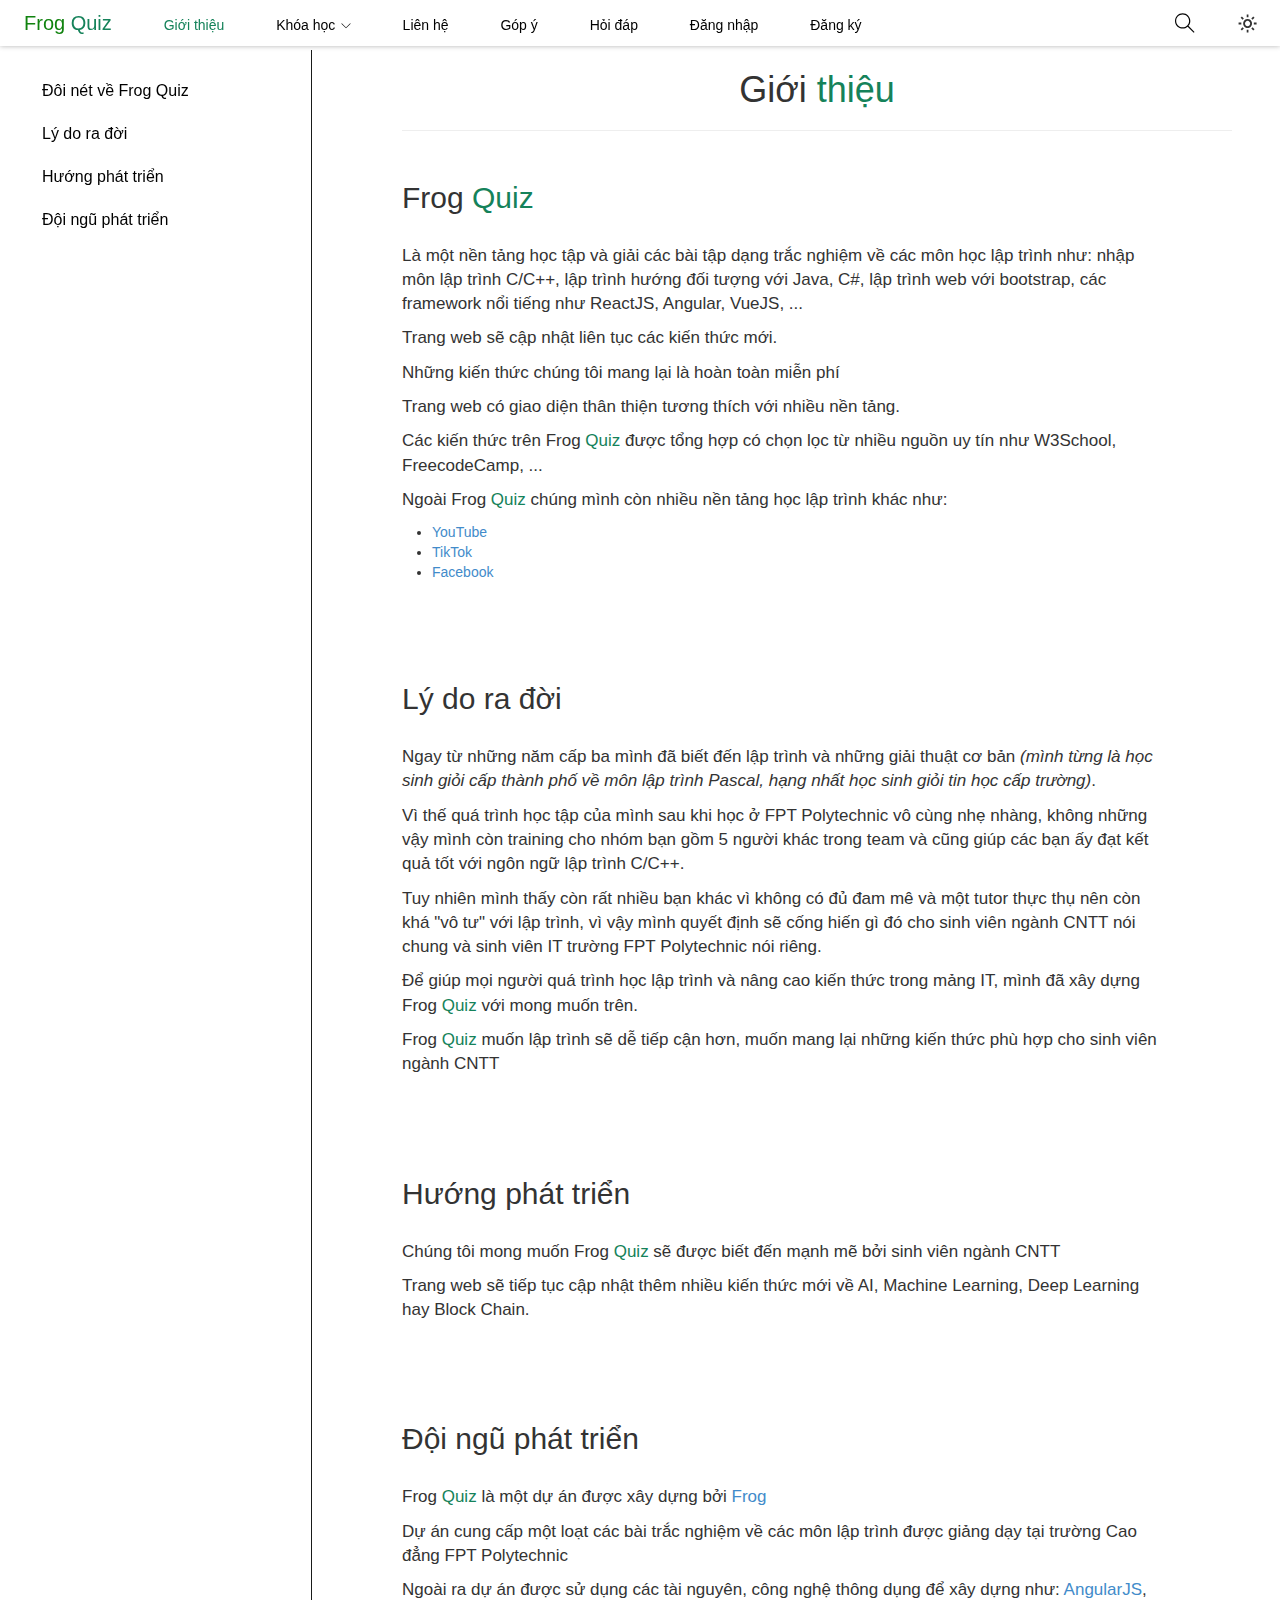
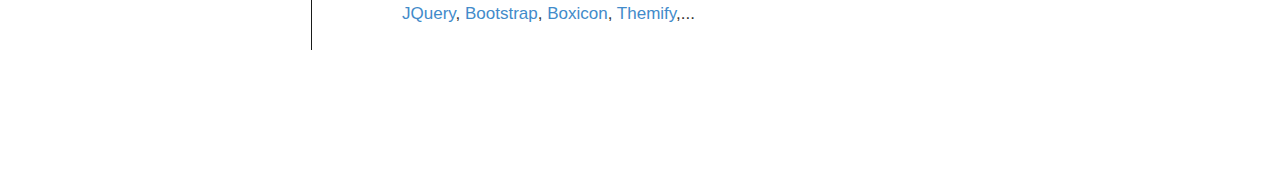
==== commit 8b2f8db2: "jjb" ====
--- a/pages/about.html
+++ b/pages/about.html
@@ -12,8 +12,8 @@
 
 
     <link rel="stylesheet" href="../css/bootstrap.min.css">
-    <link rel="stylesheet" href="../js/jquery.min.js">
-    <link rel="stylesheet" href="../js/bootstrap.min.js">
+    <script src="../js/jquery.min.js"></script>
+    <script src="../js/bootstrap.min.js"></script>
 
     <link rel="stylesheet" href="../assets/fonts/themify-icons/themify-icons.css" />
 
@@ -32,6 +32,8 @@
 </head>
 
 <body>
+
+
     <div class="tablet text-heading">
         <div class="content-tablet">
             <h1>Giao diện chỉ hỗ trợ PC và Mobile</h1>
@@ -43,22 +45,20 @@
             <ul class="nav-pc" id="nav">
                 <li><a style="font-size: 20px;" href="../index.html">Frog <span style="color: #15825a;">Quiz</span></a>
                 </li>
-                <li><a href="">Giới thiệu</a></li>
+                <li><a style="color: #15825a;" href="">Giới thiệu</a></li>
                 <li>
                     <a>Khóa học
                         <i class="nav-arrow-down ti-angle-down"></i>
                     </a>
                     <ul class="subnav">
-                        <li><a href="#">Tất cả</a></li>
-                        <li><a href="#">Lập trình cơ bản</a></li>
-                        <li><a href="#">Lập trình nâng cao</a></li>
-                        <li><a href="#">Lập trình website</a></li>
-                        <li><a href="#">Lập trình nhúng</a></li>
-                        <li><a href="#">Lập trình mobile</a></li>
-                        <li><a href="#">Lập trình game</a></li>
-
-                        <li><a href="#">aa</a></li>
-                        <li><a href="#">aa</a></li>
+                        <li><a href="course-list.html">Tất cả</a></li>
+                        <li><a href="course-list.html">Lập trình cơ bản</a></li>
+                        <li><a href="course-list.html">Lập trình nâng cao</a></li>
+                        <li><a href="course-list.html">Lập trình website</a></li>
+                        <li><a href="course-list.html">Lập trình nhúng</a></li>
+                        <li><a href="course-list.html">Lập trình mobile</a></li>
+                        <li><a href="course-list.html">Lập trình game</a></li>
+
                     </ul>
                 </li>
                 <li><a href="contact.html">Liên hệ</a></li>
@@ -87,7 +87,7 @@
                 <i onclick="changesIcon(this)" class="bx bx-sun bx-moon sun-moon"></i>
             </div>
             <!-- search -->
-            <div class="search-btn">
+            <div class="search-btn" data-toggle="modal" data-target="#myModal" id="search1">
                 <i class="search-icon ti-search"> </i>
             </div>
 
@@ -112,19 +112,19 @@
         <div id="menu-mobile">
             <ul class="nav">
                 <li><a href=""></a></li>
-                <li><a href="">Giới thiệu</a></li>
+                <li><a style="color: #15825a;" href="">Giới thiệu</a></li>
                 <li>
                     <a>Khóa học
                         <i class="nav-arrow-down ti-angle-down"></i>
                     </a>
                     <ul class="subnav">
-                        <li><a href="#">Tất cả</a></li>
-                        <li><a href="#">Lập trình cơ bản</a></li>
-                        <li><a href="#">Lập trình nâng cao</a></li>
-                        <li><a href="#">Lập trình website</a></li>
-                        <li><a href="#">Lập trình nhúng</a></li>
-                        <li><a href="#">Lập trình mobile</a></li>
-                        <li><a href="#">Lập trình game</a></li>
+                        <li><a href="course-list.html">Tất cả</a></li>
+                        <li><a href="course-list.html">Lập trình cơ bản</a></li>
+                        <li><a href="course-list.html">Lập trình nâng cao</a></li>
+                        <li><a href="course-list.html">Lập trình website</a></li>
+                        <li><a href="course-list.html">Lập trình nhúng</a></li>
+                        <li><a href="course-list.html">Lập trình mobile</a></li>
+                        <li><a href="course-list.html">Lập trình game</a></li>
                     </ul>
                 </li>
                 <li><a href="contact.html">Liên hệ</a></li>
@@ -135,6 +135,31 @@
             </ul>
         </div>
 
+        <!-- Modal -->
+        <div id="myModal" class="modal fade" role="dialog">
+            <div class="modal-dialog">
+
+                <!-- Modal content-->
+                <div class="modal-content">
+                    <div class="modal-header">
+                        <button type="button" class="close" data-dismiss="modal">&times;</button>
+                        <h4 class="modal-title">Tìm kiếm</h4>
+                    </div>
+                    <div class="modal-body">
+                        <div class="search-container">
+                            <form class="search-inp" action="">
+                                <i class='bx bx-search-alt'></i>
+                                <input type="text" placeholder="Lập trình Java..." name="search">
+                            </form>
+                        </div>
+                    </div>
+                    <div class="modal-footer">
+                        <button type="button" class="btn btn-default" data-dismiss="modal">Close</button>
+                    </div>
+                </div>
+
+            </div>
+        </div>
 
         <div id="content">
             <div class="row">
@@ -225,7 +250,8 @@
                                 href="https://angularjs.org/">AngularJS</a>, <a href="https://jquery.com/">JQuery</a>,
                             <a href="https://getbootstrap.com/">Bootstrap</a>, <a
                                 href="https://boxicons.com/">Boxicon</a>, <a
-                                href="https://themify.me/themify-icons">Themify</a>,... </p>
+                                href="https://themify.me/themify-icons">Themify</a>,...
+                        </p>
                     </div>
                 </div>
             </div>
--- a/assets/css/style.css
+++ b/assets/css/style.css
@@ -107,6 +107,47 @@
     top: 40px;
 } */
 
+
+
+.search-container {
+    max-width: 600px;
+    margin: 20px auto;
+    padding-left: 20px;
+}
+
+.search-container form {
+    display: flex;
+    align-items: center;
+}
+
+.search-container form i{
+    font-size: 30px;
+    color: #009639;
+    padding-left: 15px;
+    z-index: 2;
+    position: relative;
+}
+
+.search-inp input[type="text"] {
+    z-index: 1;
+    position: absolute;
+    margin: 0 auto;
+    display: block;
+    width: 85%;
+    /* width: calc(100% - 50px); 20px [ left & Right ] padding + 4px border [ left & Right ]  */
+    font-size: 18px;
+    font-weight: 500;
+    color: #000000;
+    padding: 10px;
+    padding-left: 50px;
+    border: 2px solid #00a778;
+    font-family: Helvetica, arial, sans-serif;
+}
+
+#myModal .btn-default{
+    background-color: #14ba54;
+}
+
 .nav-pc,
 .subnav {
     list-style-type: none;
@@ -138,7 +179,7 @@
 
 .nav-pc .subnav li:hover a,
 .nav-pc>li:hover>a {
-    color: rgb(26, 77, 61);
+    color: rgb(17, 131, 15);
     text-decoration: solid;
     /* border-bottom: solid 2px #009688; */
     /* background-color: #ccc; */
@@ -454,7 +495,7 @@
 
 .button-88:hover {
     background: linear-gradient(0deg, rgb(57, 93, 255) 0%, rgb(0, 150, 250) 100%);
-    box-shadow: 0 0.7em 1.5em -0.5em #062d55;
+    box-shadow: 0 0.7em 1.5em -0.5em #1c8cfc;
 }
 
 .button-88:active {
@@ -662,7 +703,7 @@
   }
   
   .button-30:hover {
-    box-shadow: rgba(45, 35, 66, 0.4) 0 4px 8px, rgba(45, 35, 66, 0.3) 0 7px 13px -3px, #D6D6E7 0 -3px 0 inset;
+    box-shadow: rgba(87, 82, 114, 0.4) 0 4px 8px, rgba(112, 106, 146, 0.3) 0 7px 13px -3px, #626289 0 -3px 0 inset;
     transform: translateY(-2px);
   }
   
--- a/pages/css/about.css
+++ b/pages/css/about.css
@@ -1,3 +1,45 @@
+
+
+.search-container {
+    z-index: 1000;
+    max-width: 600px;
+    margin: 20px auto;
+    padding-left: 20px;
+}
+
+.search-container form {
+    display: flex;
+    align-items: center;
+}
+
+.search-container form i{
+    font-size: 30px;
+    color: #009639;
+    padding-left: 15px;
+    z-index: 2;
+    position: relative;
+}
+
+.search-inp input[type="text"] {
+    z-index: 1;
+    position: absolute;
+    margin: 0 auto;
+    display: block;
+    width: 85%;
+    /* width: calc(100% - 50px); 20px [ left & Right ] padding + 4px border [ left & Right ]  */
+    font-size: 18px;
+    font-weight: 500;
+    color: #000000;
+    padding: 10px;
+    padding-left: 50px;
+    border: 2px solid #00a778;
+    font-family: Helvetica, arial, sans-serif;
+}
+
+#myModal .btn-default{
+    background-color: #14ba54;
+}
+
 .noi_bat {
     margin-bottom: 30px;
 }
